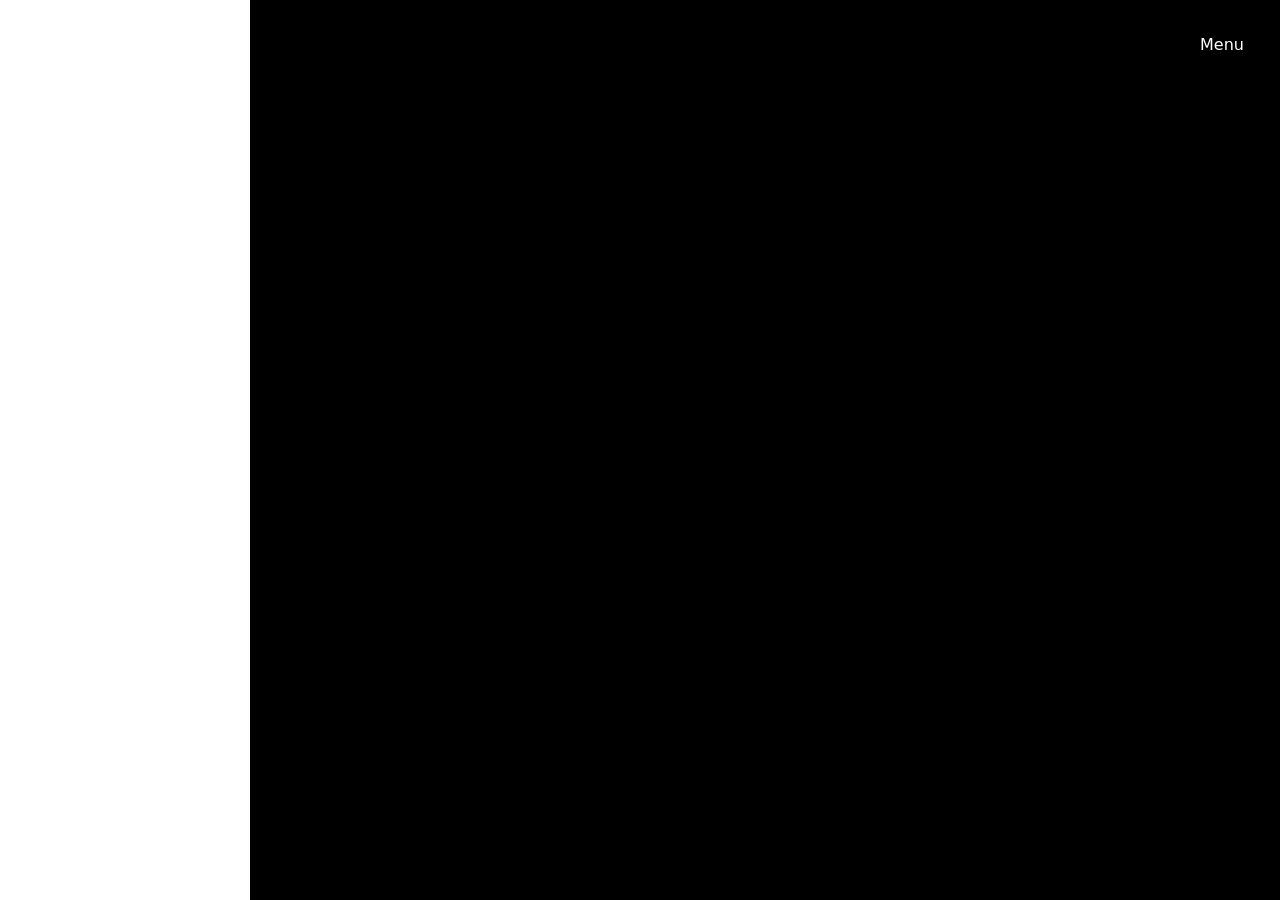
==== index.html @ 454faeff "Modify banner text and add GitHub link Updated the banner text and added a GitHub link." ====
<!DOCTYPE html>
<html lang="en">

<head>
    <meta charset="UTF-8">
    <meta name="viewport" content="width=device-width, initial-scale=1.0">
    <meta http-equiv="X-UA-Compatible" content="ie=edge">
    <title>Arsanjeev.com</title>
    <link rel="stylesheet" href="style.css">

    <!-- <link rel="stylesheet" href="gallay.css"> -->
    <script src="http://code.jquery.com/jquery-3.3.1.js"></script>
    <link href="https://fonts.googleapis.com/css?family=Poppins:200,300,400,700,900" rel="stylesheet">

    <!--  *****   Link To Font Awsome Icons   *****  -->
    <link rel="stylesheet" href="https://cdnjs.cloudflare.com/ajax/libs/font-awesome/6.7.2/css/all.min.css" />

</head>

<body>

    <!-- top navigation bar starts -->

    <section id="banner">
        <div class="banner-text">
            <h2>Sanjeev Kumawat</h2>
            <p>
                <a
                    href="https://www.linkedin.com/in/sanjeev-kumawat-0b174123b?utm_source=share&utm_campaign=share_via&utm_content=profile&utm_medium=android_app" target="_blank">
                    <span>Linkedin</span></a>
                <!-- <a href="Sk Resume.pdf" target="_blank">Resume</a> -->
                <a href="https://github.com/arsanjeevk"><span>GitHub</span></a>
            </p>
        </div>
    </section>

    <div id="sidenav">
        <nav>
            <ul>
                <li><a href="index.html">Home</a></li>
                <li><a href="about.html">About</a></li>
                <li><a href="work.html">Work</a></li>
                <li><a href="contact.html">Contact</a></li>
            </ul>
        </nav>
    </div>

    <div id="menubtn">
        <div id="menu">Menu</div>
    </div>

    <!-- top navigation bar ends -->

    <script src="script.js"></script>

</body>

</html>
---- style.css ----
* {
  margin: 0;
  padding: 0;
  box-sizing: border-box;
  font-family: system-ui, -apple-system, BlinkMacSystemFont, 'Segoe UI', Roboto, Oxygen, Ubuntu, Cantarell, 'Open Sans', 'Helvetica Neue', sans-serif;
}

/* top header banner styles */

#banner {
  background: url(home-bg.jpg);
  background-size: cover;
  background-position: center;
  height: 100vh;
  width: 100%;
  position: relative;
}

.banner-text {
  text-align: center;
  align-items: center;
  position: absolute;
  right: 10%;
  bottom: 10%;
}

.banner-text h2 {
  font-family: calibri, sans-serif;
  font-size: 30px;
  color: #ebebeb;
  line-height: 1.5;
  /* letter-spacing: 2px; */
  font-weight: 400;
}

.banner-text p {
  font-weight: 400;
  font-size: 15px;
}

.banner-text p a {
  text-decoration: none;
  color: #fff;
  margin: 0 2px;
}

.banner-text p a:hover {
  color: #d6d2d2;
}

#sidenav {
  width: 100vw;
  height: 100vh;
  position: fixed;
  right: -250px;
  top: 0;
  background: #000;
  background-size: cover;
  background-position: center;
  z-index: 2;
  transition: 0.5s;
  display: flex;
  justify-content: right;
  flex-wrap: wrap;
}

nav ul {
  text-align: left;
  margin-top: 200px;
}

nav ul li {
  list-style: none;
  margin: 10px 100px 10px 10px;
}

nav ul li a {
  text-decoration: none;
  color: #ebebeb;
  font-size: 1.4rem;
}

nav ul li a:hover {
  color: #bebebe;
}

#menubtn {
  width: 50px;
  height: 50px;
  color: white;
  text-align: center;
  position: fixed;
  right: 30px;
  top: 20px;
  border-radius: 3px;
  z-index: 3;
  cursor: pointer;
}

#menu {
  width: 20px;
  margin-top: 15px;
}
@media screen and (max-width: 1028px) {
  .banner-text {
    top: 40%;
    left: 50%;
    transform: translate(-50%, -50%);
  }
}
@media screen and (max-width: 770px) {
  .banner-text {
    top: 40%;
    left: 50%;
    transform: translate(-50%, -50%);
  }

  .banner-text h2 {
    font-size: 20px;
    margin-bottom: 10px;
  }
}

@media screen and (max-height: 400px) {
  nav ul {
    margin-top: 50px;
  }
}
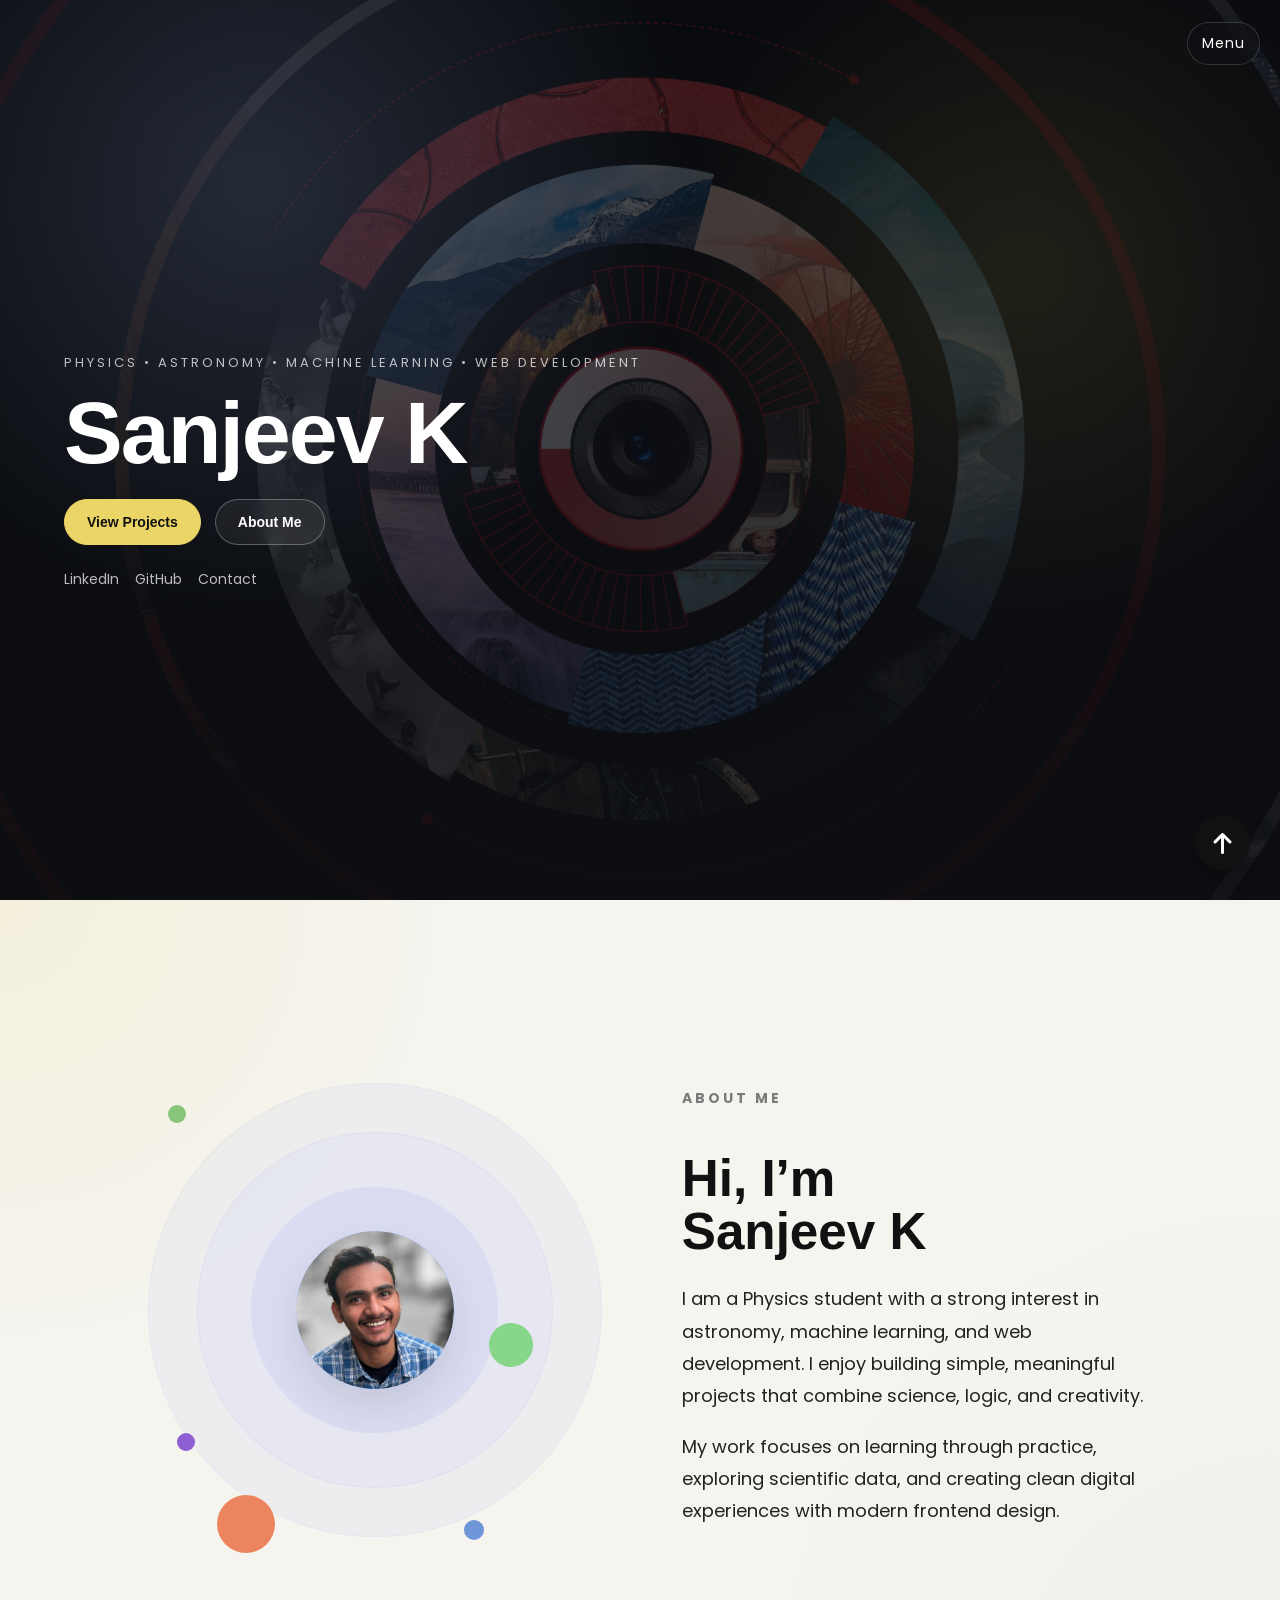
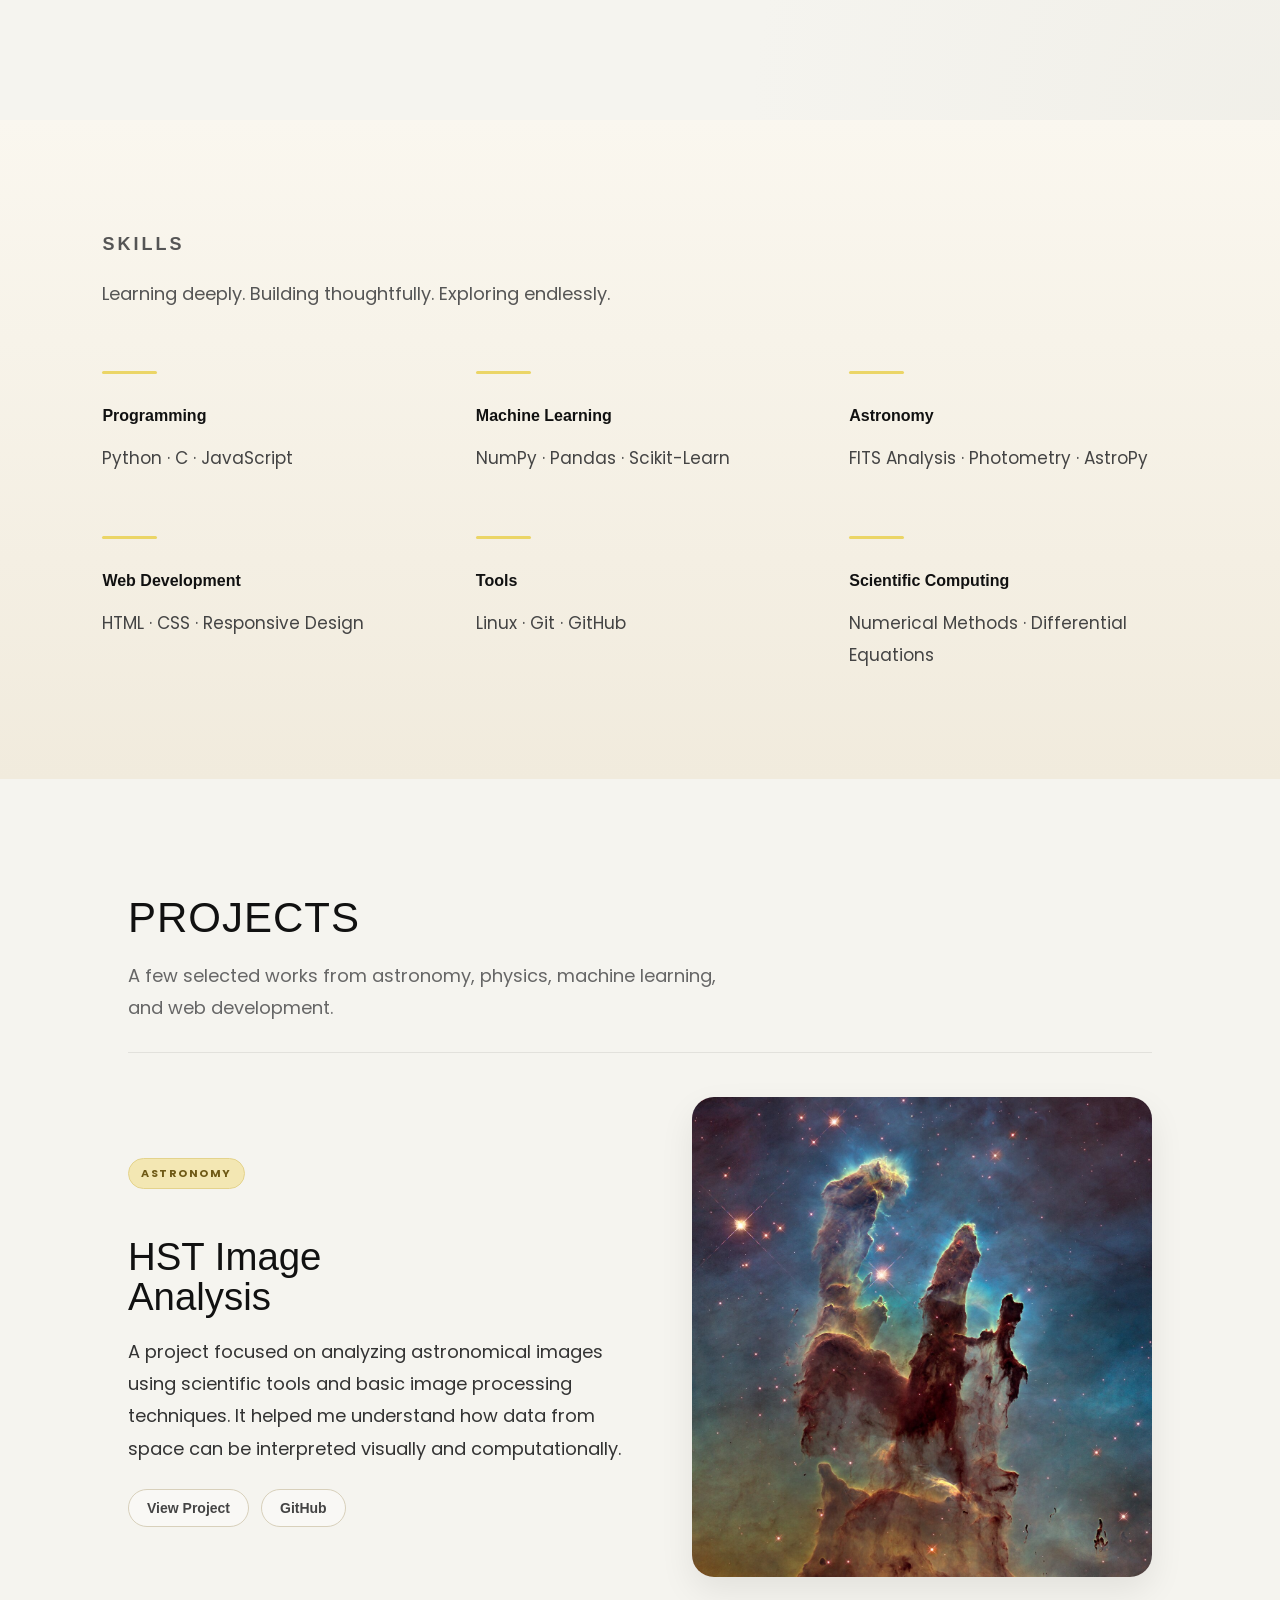
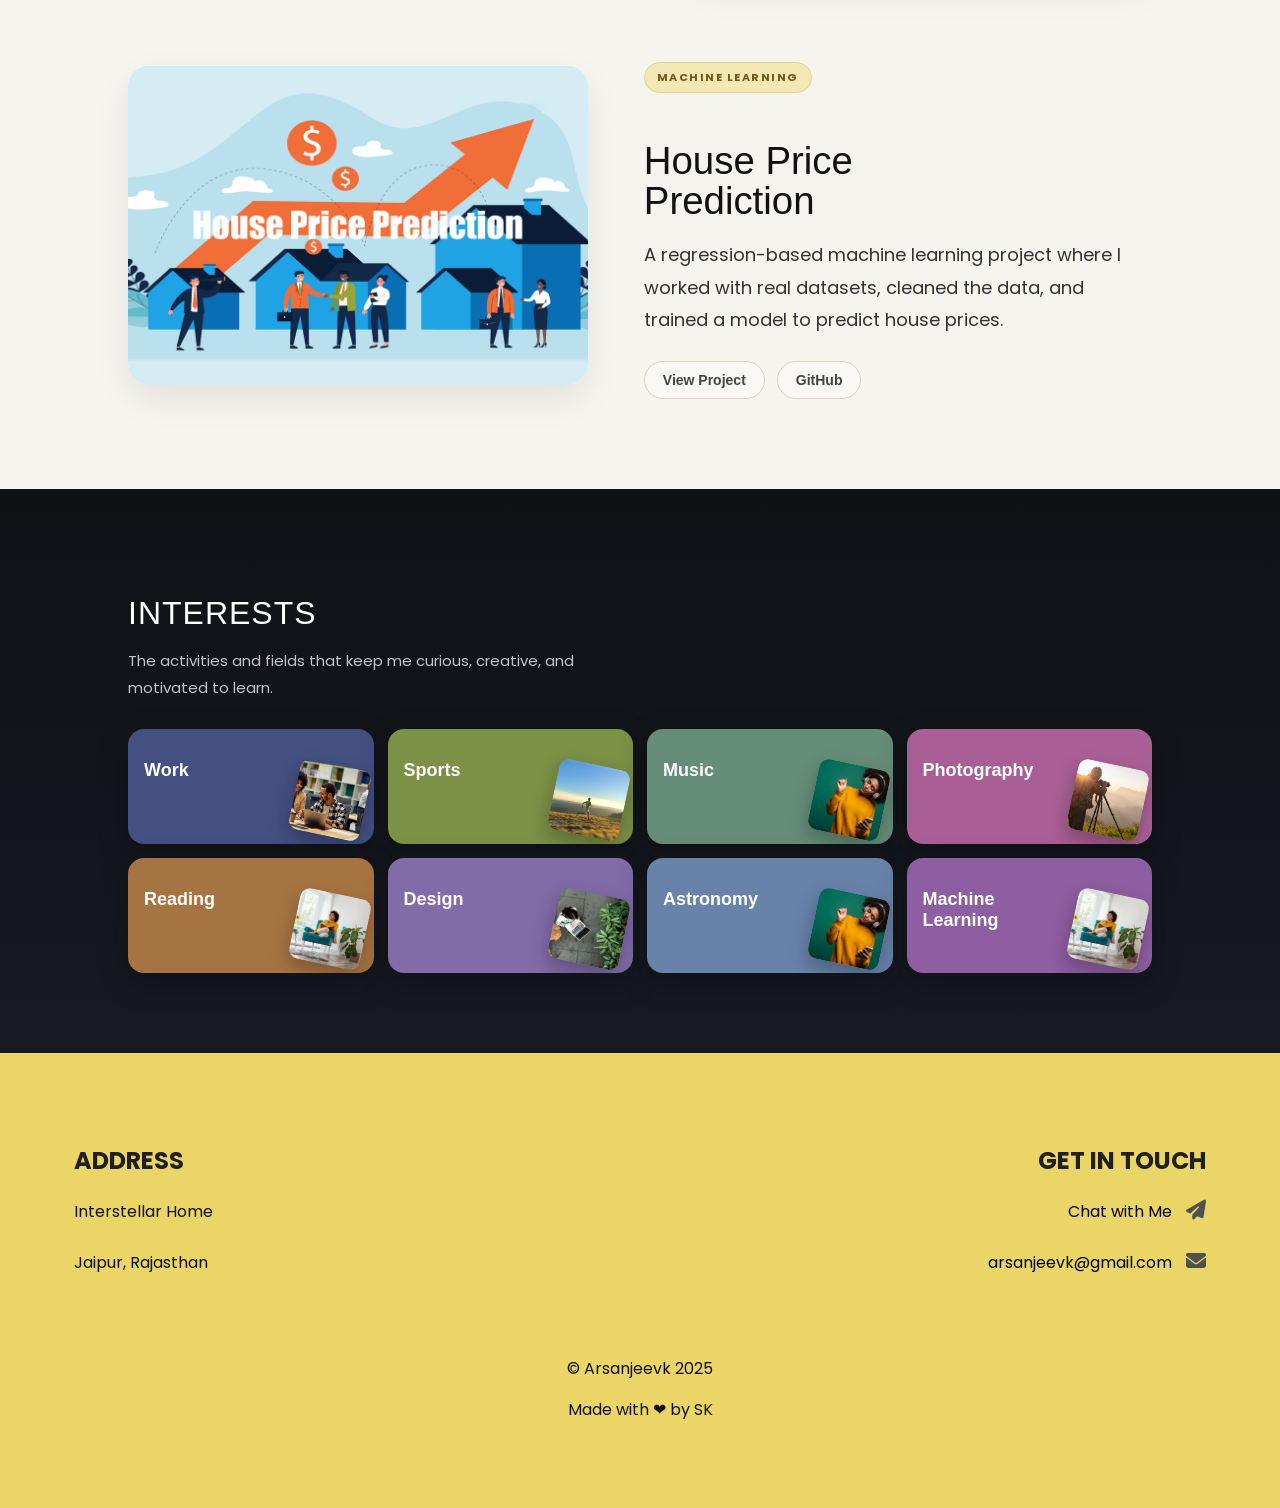
==== commit 26375a15: "new websit" ====
--- a/index.html
+++ b/index.html
@@ -1,60 +1,383 @@
-<!DOCTYPE html>
-<html lang="en">
-
-<head>
-    <meta charset="UTF-8">
-    <meta name="viewport" content="width=device-width, initial-scale=1.0">
-    <meta http-equiv="X-UA-Compatible" content="ie=edge">
-    <title>Arsanjeev.com</title>
-    <link rel="stylesheet" href="style.css">
-
-    <!-- <link rel="stylesheet" href="gallay.css"> -->
-    <script src="http://code.jquery.com/jquery-3.3.1.js"></script>
-    <link href="https://fonts.googleapis.com/css?family=Poppins:200,300,400,700,900" rel="stylesheet">
-
-    <!--  *****   Link To Font Awsome Icons   *****  -->
-    <link rel="stylesheet" href="https://cdnjs.cloudflare.com/ajax/libs/font-awesome/6.7.2/css/all.min.css" />
-
-</head>
-
-<body>
-
-    <!-- top navigation bar starts -->
-
-    <section id="banner">
-        <div class="banner-text">
-            <h2>Sanjeev Kumawat</h2>
-            <p>
-                <a
-                    href="https://www.linkedin.com/in/sanjeev-kumawat-0b174123b?utm_source=share&utm_campaign=share_via&utm_content=profile&utm_medium=android_app" target="_blank">
-                    <span>Linkedin</span></a>
-                <!-- <a href="Sk Resume.pdf" target="_blank">Resume</a> -->
-                <a href="https://github.com/arsanjeevk"><span>GitHub</span></a>
-            </p>
-        </div>
-    </section>
-
-    <div id="sidenav">
-        <nav>
-            <ul>
-                <li><a href="index.html">Home</a></li>
-                <li><a href="about.html">About</a></li>
-                <li><a href="work.html">Work</a></li>
-                <li><a href="contact.html">Contact</a></li>
-            </ul>
-        </nav>
-    </div>
-
-    <div id="menubtn">
-        <div id="menu">Menu</div>
-    </div>
-
-    <!-- top navigation bar ends -->
-
-    <script src="script.js"></script>
-
-</body>
-
-</html>
-
-
+<!DOCTYPE html>
+<html lang="en">
+
+<head>
+    <meta charset="UTF-8">
+    <meta name="viewport" content="width=device-width, initial-scale=1.0">
+    <meta http-equiv="X-UA-Compatible" content="ie=edge">
+    <title>arsanjeevk.com</title>
+    <!-- <link rel="stylesheet" href="style.css"> -->
+
+    <!-- <link rel="stylesheet" href="gallay.css"> -->
+    <script src="https://code.jquery.com/jquery-3.3.1.js"></script>
+    <link href="https://fonts.googleapis.com/css?family=Poppins:200,300,400,700,900" rel="stylesheet">
+    <!--  *****   Link To Font Awsome Icons   *****  -->
+    <link rel="stylesheet" href="https://cdnjs.cloudflare.com/ajax/libs/font-awesome/6.7.2/css/all.min.css" />
+
+    <link rel="stylesheet" href="about.css">
+    <link rel="stylesheet" href="contact.css">
+    <link rel="stylesheet" href="skills.css">
+    <link rel="stylesheet" href="index.css">
+    <link rel="stylesheet" href="projects.css">
+</head>
+
+<body>
+
+
+    <a href="#banner" class="scroll-top">
+    <i class="fa-solid fa-arrow-up"></i>
+</a>
+
+    <!-- top navigation bar starts -->
+
+    <section id="banner">
+    <div class="banner-overlay"></div>
+
+    <div class="banner-content">
+        <div class="banner-text">
+            <p class="banner-kicker">Physics • Astronomy • Machine Learning • Web Development</p>
+            <h1>Sanjeev K</h1>
+            <!-- <p class="banner-desc">
+                I build simple, thoughtful, and scientific digital projects that connect
+                curiosity with code.
+            </p> -->
+
+            <div class="banner-links">
+                <a href="index.html#projects" class="banner-btn primary">View Projects</a>
+                <a href="index.html#about" class="banner-btn">About Me</a>
+            </div>
+
+            <div class="banner-social">
+                <a href="https://www.linkedin.com/in/sanjeev-kumawat-0b174123b?utm_source=share&utm_campaign=share_via&utm_content=profile&utm_medium=android_app" target="_blank">
+                    LinkedIn
+                </a>
+                <a href="https://github.com/arsanjeevk" target="_blank">
+                    GitHub
+                </a>
+                <a href="index.html#contact">
+                    Contact
+                </a>
+            </div>
+        </div>
+    </div>
+</section>
+
+<div id="sidenav">
+    <nav>
+        <ul>
+            <li><a href="index.html#about">About</a></li>
+            <li><a href="index.html#skills">Skills</a></li>
+            <li><a href="index.html#projects">Projects</a></li>
+            <li><a href="index.html#contact">Contact</a></li>
+        </ul>
+    </nav>
+</div>
+
+<div id="menubtn">
+    <div id="menu">Menu</div>
+</div>
+
+    <!-- top navigation bar ends -->
+
+
+
+
+    <!-- about me section starts  -->
+
+   <section class="about-section" id="about">
+    <div class="about-container">
+
+        <div class="about-visual">
+            <div class="ring ring-1"></div>
+            <div class="ring ring-2"></div>
+            <div class="ring ring-3"></div>
+
+            <div class="about-photo">
+                <img src="images/about-profile.jpg" alt="Profile photo of Sanjeev K">
+            </div>
+
+            <span class="dot dot-1"></span>
+            <span class="dot dot-2"></span>
+            <span class="dot dot-3"></span>
+            <span class="dot dot-4"></span>
+            <span class="dot dot-5"></span>
+        </div>
+
+        <div class="about-content">
+            <p class="about-label">About Me</p>
+            <h1>Hi, I’m Sanjeev K</h1>
+            <p class="about-text">
+                I am a Physics student with a strong interest in astronomy, machine learning,
+                and web development. I enjoy building simple, meaningful projects that combine
+                science, logic, and creativity.
+            </p>
+            <p class="about-text">
+                My work focuses on learning through practice, exploring scientific data, and
+                creating clean digital experiences with modern frontend design.
+            </p>
+        </div>
+
+    </div>
+</section>
+
+
+    <!-- skill section starts here -->
+<section class="skills-section" id="skills">
+
+    <div class="skills-header">
+        <p class="skills-label">Skills</p>
+        <p>
+            Learning deeply. Building thoughtfully. Exploring endlessly.
+        </p>
+    </div>
+
+    <div class="skills-grid">
+
+        <div class="skill-group">
+            <h3>Programming</h3>
+            <p>Python · C · JavaScript</p>
+        </div>
+
+        <div class="skill-group">
+            <h3>Machine Learning</h3>
+            <p>NumPy · Pandas · Scikit-Learn</p>
+        </div>
+
+        <div class="skill-group">
+            <h3>Astronomy</h3>
+            <p>FITS Analysis · Photometry · AstroPy</p>
+        </div>
+
+        <div class="skill-group">
+            <h3>Web Development</h3>
+            <p>HTML · CSS · Responsive Design</p>
+        </div>
+
+        <div class="skill-group">
+            <h3>Tools</h3>
+            <p>Linux · Git · GitHub</p>
+        </div>
+
+        <div class="skill-group">
+            <h3>Scientific Computing</h3>
+            <p>Numerical Methods · Differential Equations</p>
+        </div>
+
+    </div>
+
+</section>
+    <!-- skills section ends -->
+
+
+    <!-- projects section starts here -->
+   <section class="projects-section" id="projects">
+    <div class="projects-header">
+        <h1>PROJECTS</h1>
+        <p>
+            A few selected works from astronomy, physics, machine learning,
+            and web development.
+        </p>
+    </div>
+
+    <div class="projects-divider"></div>
+
+    <div class="project-list">
+
+        <div class="project-row">
+            <div class="project-text">
+                <p class="project-tag">Astronomy</p>
+                <h2>HST Image Analysis</h2>
+                <p class="project-desc">
+                    A project focused on analyzing astronomical images using scientific tools and basic
+                    image processing techniques. It helped me understand how data from space can be
+                    interpreted visually and computationally.
+                </p>
+                <div class="project-links">
+                    <a href="#">View Project</a>
+                    <a href="#">GitHub</a>
+                </div>
+            </div>
+
+            <div class="project-media">
+                <img src="images/project-1.jpg" alt="Astronomy project">
+            </div>
+        </div>
+
+        <div class="project-row reverse">
+            <div class="project-text">
+                <p class="project-tag">Machine Learning</p>
+                <h2>House Price Prediction</h2>
+                <p class="project-desc">
+                    A regression-based machine learning project where I worked with real datasets,
+                    cleaned the data, and trained a model to predict house prices.
+                </p>
+                <div class="project-links">
+                    <a href="#">View Project</a>
+                    <a href="#">GitHub</a>
+                </div>
+            </div>
+
+            <div class="project-media">
+                <img src="images/project-2.png" alt="Machine learning project">
+            </div>
+        </div>
+
+        <!-- <div class="project-row">
+            <div class="project-text">
+                <p class="project-tag">Physics</p>
+                <h2>Numerical Methods Solver</h2>
+                <p class="project-desc">
+                    A computational physics project built to solve numerical problems using Python,
+                    differential equations, and integration techniques.
+                </p>
+                <div class="project-links">
+                    <a href="#">View Project</a>
+                    <a href="#">GitHub</a>
+                </div>
+            </div>
+
+            <div class="project-media">
+                <img src="project-3.jpg" alt="Physics project">
+            </div>
+        </div> -->
+
+        <!-- <div class="project-row reverse">
+            <div class="project-text">
+                <p class="project-tag">Web Development</p>
+                <h2>Personal Portfolio Website</h2>
+                <p class="project-desc">
+                    A responsive portfolio website designed to present my work, interests, and technical
+                    skills in a simple and attractive way.
+                </p>
+                <div class="project-links">
+                    <a href="#">Live Demo</a>
+                    <a href="#">GitHub</a>
+                </div>
+            </div>
+
+            <div class="project-media">
+                <img src="project-4.jpg" alt="Web development project">
+            </div>
+        </div> -->
+
+    </div>
+</section>
+
+    <!-- projects section ends -->
+
+
+
+
+
+    <!-- interests section starts here -->
+    <section class="interest-section" id="interests">
+
+        <div class="interest-heading">
+            <h1>INTERESTS</h1>
+            <p>
+                The activities and fields that keep me curious, creative,
+                and motivated to learn.
+            </p>
+        </div>
+
+        <div class="interest-grid">
+
+            <div class="interest-card blue">
+                <h2>Work</h2>
+                <img src="images/Untitled-6.jpg" alt="">
+            </div>
+
+            <div class="interest-card olive">
+                <h2>Sports</h2>
+                <img src="images/Untitled-1.jpg" alt="">
+            </div>
+
+            <div class="interest-card green">
+                <h2>Music</h2>
+                <img src="images/Untitled-2.jpg" alt="">
+            </div>
+
+            <div class="interest-card pink">
+                <h2>Photography</h2>
+                <img src="images/Untitled-3.jpg" alt="">
+            </div>
+
+            <div class="interest-card orange">
+                <h2>Reading</h2>
+                <img src="images/Untitled-4.jpg" alt="">
+            </div>
+
+            <div class="interest-card purple">
+                <h2>Design</h2>
+                <img src="images/Untitled-5.jpg" alt="">
+            </div>
+
+            <div class="interest-card sky">
+                <h2>Astronomy</h2>
+                <img src="images/Untitled-2.jpg" alt="">
+            </div>
+
+            <div class="interest-card violet">
+                <h2>Machine<br>Learning</h2>
+                <img src="images/Untitled-4.jpg" alt="">
+            </div>
+
+        </div>
+
+    </section>
+    <!-- interests section ends -->
+
+
+
+
+    <!-- contact section starts -->
+    <section class="footer" id="contact">
+        <div class="footer-row">
+            <div class="footer-left">
+                <h1>ADDRESS</h1>
+                <p>Interstellar Home</p>
+                <p>Jaipur, Rajasthan</p>
+            </div>
+
+            <div class="footer-right">
+                <h1>GET IN TOUCH</h1>
+
+                <p>
+                    <a href="https://t.me/arsanjeevk">
+                        Chat with Me
+                        <i class="fa-solid fa-paper-plane"></i>
+                    </a>
+                </p>
+
+                <p>
+                    <a href="mailto:arsanjeevk@gmail.com">
+                        arsanjeevk@gmail.com
+                        <i class="fa-solid fa-envelope"></i>
+                    </a>
+                </p>
+
+                <!-- <p>
+                    <a href="tel:+919664101246">
+                        +91 9664101246
+                        <i class="fa-solid fa-phone"></i>
+                    </a>
+                </p> -->
+
+            </div>
+        </div>
+
+        <div class="social-links">
+            <p>&copy; Arsanjeevk 2025</p>
+            <p>Made with ❤ by SK</p>
+        </div>
+
+    </section>
+    <!-- contact section ends -->
+
+
+
+    <script src="script.js"></script>
+
+</body>
+
+</html>
--- a/about.css
+++ b/about.css
@@ -0,0 +1,470 @@
+/* ================= ABOUT SECTION ================= */
+#about {
+    background:
+        radial-gradient(circle at top left, rgba(235,213,102,0.14), transparent 30%),
+        radial-gradient(circle at bottom right, rgba(221,218,204,0.18), transparent 35%),
+        #f5f4ef;
+}
+
+
+
+.about-section {
+    position: relative;
+    padding: 90px 10%;
+    background: transparent;
+    overflow: hidden;
+}
+
+.about-container {
+    position: relative;
+    z-index: 1;
+    max-width: 1300px;
+    margin: 0 auto;
+    display: grid;
+    grid-template-columns: 1.05fr 1fr;
+    align-items: center;
+    gap: 60px;
+}
+
+/* LEFT VISUAL */
+
+.about-visual {
+    position: relative;
+    width: 100%;
+    min-height: 640px;
+    display: flex;
+    align-items: center;
+    justify-content: center;
+}
+
+.ring {
+    position: absolute;
+    border-radius: 50%;
+    border: 1px solid rgba(160, 160, 220, 0.12);
+    background: rgba(155, 160, 245, 0.08);
+}
+
+.ring-1 {
+    width: min(560px, 92%);
+    aspect-ratio: 1 / 1;
+}
+
+.ring-2 {
+    width: min(430px, 72%);
+    aspect-ratio: 1 / 1;
+}
+
+.ring-3 {
+    width: min(300px, 50%);
+    aspect-ratio: 1 / 1;
+    background: rgba(155, 160, 245, 0.16);
+    border: none;
+}
+
+.about-photo {
+    position: relative;
+    width: min(190px, 32%);
+    aspect-ratio: 1 / 1;
+    border-radius: 50%;
+    overflow: hidden;
+    background: #9cb8f0;
+    display: flex;
+    align-items: center;
+    justify-content: center;
+    box-shadow: 0 18px 40px rgba(0, 0, 0, 0.10);
+    z-index: 2;
+}
+
+.about-photo img {
+    width: 100%;
+    height: 100%;
+    object-fit: cover;
+    border-radius: 50%;
+}
+
+/* Decorative dots */
+
+.dot {
+    position: absolute;
+    border-radius: 50%;
+    z-index: 1;
+}
+
+.dot-1 {
+    width: 18px;
+    height: 18px;
+    background: #87c57a;
+    top: 18%;
+    left: 8%;
+}
+
+.dot-2 {
+    width: 18px;
+    height: 18px;
+    background: #8d5fd3;
+    left: 10%;
+    bottom: 28%;
+}
+
+.dot-3 {
+    width: 58px;
+    height: 58px;
+    background: #ec8460;
+    left: 18%;
+    bottom: 12%;
+}
+
+.dot-4 {
+    width: 44px;
+    height: 44px;
+    background: #88d68a;
+    right: 18%;
+    top: 52%;
+}
+
+.dot-5 {
+    width: 20px;
+    height: 20px;
+    background: #6f96d8;
+    right: 28%;
+    bottom: 14%;
+}
+
+/* RIGHT CONTENT */
+
+.about-content {
+    padding: 10px 0;
+}
+
+.about-label {
+    font-size: 14px;
+    font-weight: 700;
+    letter-spacing: 3px;
+    text-transform: uppercase;
+    color: #7b7b7b;
+    margin-bottom: 18px;
+}
+
+.about-content h1 {
+    font-size: clamp(38px, 4vw, 64px);
+    line-height: 1.05;
+    font-weight: 600;
+    font-family: poppins, sans-serif;
+    color: #111;
+    margin-bottom: 24px;
+    max-width: 12ch;
+}
+
+.about-text {
+    font-size: 18px;
+    line-height: 1.8;
+    color: #222;
+    max-width: 620px;
+    margin-bottom: 18px;
+}
+
+/* RESPONSIVE */
+
+@media screen and (max-width: 1100px) {
+    .about-container {
+        grid-template-columns: 1fr;
+        gap: 30px;
+    }
+
+    .about-visual {
+        min-height: 540px;
+    }
+
+    .about-content h1 {
+        max-width: none;
+    }
+}
+
+@media screen and (max-width: 700px) {
+    .about-section {
+        padding: 70px 6%;
+    }
+
+    .about-visual {
+        min-height: 420px;
+    }
+
+    .ring-1 {
+        width: min(420px, 95%);
+    }
+
+    .ring-2 {
+        width: min(320px, 75%);
+    }
+
+    .ring-3 {
+        width: min(220px, 50%);
+    }
+
+    .about-photo {
+        width: min(145px, 32%);
+    }
+
+    .dot-3 {
+        width: 42px;
+        height: 42px;
+    }
+
+    .about-content h1 {
+        font-size: 34px;
+    }
+
+    .about-text {
+        font-size: 15px;
+        line-height: 1.75;
+    }
+}
+
+@media screen and (max-width: 420px) {
+    .about-visual {
+        min-height: 360px;
+    }
+
+    .about-content h1 {
+        font-size: 30px;
+    }
+
+    .about-label {
+        font-size: 12px;
+        letter-spacing: 2px;
+    }
+
+    .about-text {
+        font-size: 14px;
+    }
+
+    .about-photo {
+        width: 130px;
+    }
+}
+
+
+
+
+
+
+
+
+
+
+/* ── INTERESTS SECTION ── */
+
+
+
+
+
+
+
+
+
+
+
+
+
+
+
+
+/* ================= INTERESTS ================= */
+
+.interest-section {
+    padding: 80px 10%;
+    background: linear-gradient(
+        180deg,
+        #0f1115 0%,
+        #171a21 100%
+    );
+}
+
+.interest-heading {
+    margin-bottom: 28px;
+}
+
+.interest-heading h1 {
+    font-size: 32px;
+    font-weight: 500;
+    color: #ffffff;
+    margin-bottom: 10px;
+    letter-spacing: 1px;
+}
+
+.interest-heading p {
+    max-width: 520px;
+    font-size: 15px;
+    line-height: 1.8;
+    color: rgba(255,255,255,0.75);
+}
+
+/* GRID */
+
+.interest-grid {
+    display: grid;
+    grid-template-columns: repeat(4, 1fr);
+    gap: 14px;
+}
+
+/* CARD */
+
+.interest-card {
+    position: relative;
+
+    height: 115px;
+
+    padding: 16px;
+
+    border-radius: 16px;
+
+    overflow: hidden;
+
+    cursor: pointer;
+
+    transition: all 0.3s ease;
+
+    box-shadow:
+        0 10px 30px rgba(0,0,0,0.25);
+}
+
+.interest-card:hover {
+    transform: translateY(-4px);
+
+    box-shadow:
+        0 15px 35px rgba(0,0,0,0.35);
+}
+
+.interest-card h2 {
+    color: #ffffff;
+
+    font-size: 18px;
+    font-weight: 600;
+
+    line-height: 1.15;
+
+    max-width: 65%;
+
+    position: relative;
+    z-index: 2;
+}
+
+/* IMAGE */
+
+.interest-card img {
+    position: absolute;
+
+    width: 72px;
+    height: 72px;
+
+    object-fit: cover;
+
+    right: 8px;
+    bottom: 8px;
+
+    border-radius: 10px;
+
+    transform: rotate(12deg);
+
+    box-shadow:
+        0 8px 18px rgba(0,0,0,0.25);
+
+    transition: 0.3s ease;
+}
+
+.interest-card:hover img {
+    transform: rotate(12deg) scale(1.06);
+}
+
+/* COLORS */
+
+.blue {
+    background: #435081;
+}
+
+.olive {
+    background: #7c9046;
+}
+
+.green {
+    background: #668d79;
+}
+
+.pink {
+    background: #a95f95;
+}
+
+.orange {
+    background: #a67442;
+}
+
+.purple {
+    background: #816ba8;
+}
+
+.sky {
+    background: #6882aa;
+}
+
+.violet {
+    background: #8d5ea1;
+}
+
+/* ================= RESPONSIVE ================= */
+
+@media (max-width: 1100px) {
+
+    .interest-grid {
+        grid-template-columns: repeat(2, 1fr);
+    }
+}
+
+@media (max-width: 650px) {
+
+    .interest-section {
+        padding: 60px 6%;
+    }
+
+    .interest-grid {
+        grid-template-columns: repeat(2, 1fr);
+        gap: 12px;
+    }
+
+    .interest-card {
+        height: 100px;
+        padding: 14px;
+    }
+
+    .interest-card h2 {
+        font-size: 16px;
+        max-width: 70%;
+    }
+
+    .interest-card img {
+        width: 62px;
+        height: 62px;
+        right: 6px;
+        bottom: 6px;
+    }
+}
+
+@media (max-width: 420px) {
+
+    .interest-grid {
+        grid-template-columns: repeat(2, 1fr);
+    }
+
+    .interest-card {
+        height: 92px;
+        padding: 12px;
+    }
+
+    .interest-card h2 {
+        font-size: 15px;
+    }
+
+    .interest-card img {
+        width: 56px;
+        height: 56px;
+    }
+}
--- a/contact.css
+++ b/contact.css
@@ -0,0 +1,77 @@
+/* ================= FOOTER ================= */
+
+.footer {
+    width: 100vw;
+    margin-left: calc(50% - 50vw);
+    background: #ebd566;
+    padding: 70px 5%;
+
+    box-sizing: border-box;
+}
+
+.footer-row {
+    width: 100%;
+    display: flex;
+    justify-content: space-between;
+    flex-wrap: wrap;
+}
+
+.footer-left,
+.footer-right {
+    flex-basis: 45%;
+    padding: 10px;
+    margin-bottom: 20px;
+}
+
+.footer-right {
+    text-align: right;
+}
+
+.footer-left a,
+.footer-right a {
+    text-decoration: none;
+    color: #000;
+}
+
+.footer-row h1 {
+    margin: 10px 0;
+    color: #202020;
+}
+
+.footer-row p {
+    line-height: 35px;
+}
+
+.footer-right p a .fa-solid,
+.footer-right p a .fa-brands {
+    font-size: 20px;
+    color: #505050;
+    margin-left: 10px;
+}
+
+.social-links {
+    text-align: center;
+    margin-top: 30px;
+}
+
+.fa-solid:hover {
+    color: #faa60a;
+}
+
+.fa-brands:hover {
+    color: #235177;
+}
+
+@media screen and (max-width: 770px) {
+
+    .footer-left,
+    .footer-right {
+        flex-basis: 100%;
+        text-align: left;
+        font-size: 14px;
+    }
+
+    .footer {
+        padding: 50px 6%;
+    }
+}
--- a/skills.css
+++ b/skills.css
@@ -0,0 +1,150 @@
+/* ================= SKILLS ================= */
+
+.skills-section {
+    padding: 90px 8%;
+
+    background:
+        linear-gradient(
+            180deg,
+            #faf7ef 0%,
+            #f1ebdd 100%
+        );
+
+    font-family: "Poppins", sans-serif;
+}
+
+.skills-header {
+    margin-bottom: 60px;
+    max-width: 750px;
+}
+
+.skills-label {
+    font-size: 12px;
+    font-weight: 600;
+    letter-spacing: 3px;
+    text-transform: uppercase;
+    color: #8b8372;
+    margin-bottom: 12px;
+}
+
+.skills-header h2 {
+    font-size: clamp(34px, 5vw, 60px);
+    font-weight: 600;
+    line-height: 1.1;
+    color: #111111;
+    margin-bottom: 18px;
+}
+
+.skills-header p {
+    font-size: 18px;
+    line-height: 1.8;
+    color: #555555;
+}
+
+/* ================= GRID ================= */
+
+.skills-grid {
+    display: grid;
+    grid-template-columns: repeat(3, 1fr);
+    gap: 45px;
+}
+
+/* ================= GROUP ================= */
+
+.skill-group {
+    position: relative;
+    padding-top: 20px;
+}
+
+.skill-group::before {
+    content: "";
+    position: absolute;
+    top: 0;
+    left: 0;
+
+    width: 55px;
+    height: 3px;
+
+    background: #ebd566;
+    border-radius: 10px;
+}
+
+.skill-group h3 {
+    font-size: 16px;
+    font-weight: 600;
+    color: #111111;
+    margin-bottom: 14px;
+}
+
+.skill-group p {
+    font-size: 17px;
+    line-height: 1.9;
+    color: #444444;
+}
+
+/* ================= HOVER ================= */
+
+.skill-group {
+    transition: transform 0.25s ease;
+}
+
+.skill-group:hover {
+    transform: translateY(-4px);
+}
+
+/* ================= TABLET ================= */
+
+@media (max-width: 900px) {
+
+    .skills-section {
+        padding: 75px 6%;
+    }
+
+    .skills-grid {
+        grid-template-columns: repeat(2, 1fr);
+        gap: 35px;
+    }
+
+    .skills-header {
+        margin-bottom: 50px;
+    }
+
+    .skills-header p {
+        font-size: 17px;
+    }
+}
+
+/* ================= MOBILE ================= */
+
+@media (max-width: 600px) {
+
+    .skills-section {
+        padding: 60px 6%;
+    }
+
+    .skills-grid {
+        grid-template-columns: 1fr;
+        gap: 28px;
+    }
+
+    .skills-header {
+        margin-bottom: 40px;
+    }
+
+    .skills-header h2 {
+        font-size: 34px;
+    }
+
+    .skills-header p {
+        font-size: 16px;
+        line-height: 1.8;
+    }
+
+    .skill-group h3 {
+        font-size: 15px;
+    }
+
+    .skill-group p {
+        font-size: 16px;
+    }
+}
--- a/index.css
+++ b/index.css
@@ -0,0 +1,379 @@
+/* ================= BASE ================= */
+
+html {
+    scroll-behavior: smooth;
+}
+
+body {
+    margin: 0;
+    font-family: "Poppins", sans-serif;
+    background: #f5f4ef;
+    color: #111;
+}
+
+* {
+    box-sizing: border-box;
+}
+
+/* ================= LANDING / BANNER ================= */
+
+#banner {
+    position: relative;
+    min-height: 100vh;
+    width: 100%;
+    overflow: hidden;
+    display: flex;
+    align-items: center;
+    background:
+        linear-gradient(rgba(10, 12, 18, 0.58), rgba(10, 12, 18, 0.58)),
+        url("images/home-bg.jpg");
+    background-size: cover;
+    background-position: center;
+    background-repeat: no-repeat;
+}
+
+.banner-overlay {
+    position: absolute;
+    inset: 0;
+    background:
+        radial-gradient(circle at 20% 20%, rgba(156, 184, 240, 0.18), transparent 35%),
+        radial-gradient(circle at 80% 30%, rgba(235, 214, 102, 0.10), transparent 30%),
+        linear-gradient(180deg, rgba(15, 17, 21, 0.35), rgba(15, 17, 21, 0.72));
+    pointer-events: none;
+}
+
+.banner-content {
+    position: relative;
+    z-index: 2;
+    width: 100%;
+    max-width: 1280px;
+    margin: 0 auto;
+    padding: 110px 5% 80px;
+    display: flex;
+    align-items: center;
+    min-height: 100vh;
+}
+
+.banner-text {
+    max-width: 760px;
+    color: #fff;
+}
+
+.banner-kicker {
+    font-size: 13px;
+    letter-spacing: 3px;
+    text-transform: uppercase;
+    color: rgba(255, 255, 255, 0.72);
+    margin-bottom: 18px;
+}
+
+.banner-text h1 {
+    font-size: clamp(46px, 7vw, 88px);
+    line-height: 0.95;
+    letter-spacing: -2px;
+    margin: 0 0 24px;
+    font-weight: 600;
+    color: #fff;
+}
+
+.banner-desc {
+    max-width: 620px;
+    font-size: clamp(16px, 2vw, 20px);
+    line-height: 1.8;
+    color: rgba(255, 255, 255, 0.82);
+    margin-bottom: 30px;
+}
+
+.banner-links {
+    display: flex;
+    flex-wrap: wrap;
+    gap: 14px;
+    margin-bottom: 24px;
+}
+
+.banner-btn {
+    display: inline-flex;
+    align-items: center;
+    justify-content: center;
+    padding: 14px 22px;
+    border-radius: 999px;
+    border: 1px solid rgba(255, 255, 255, 0.28);
+    color: #fff;
+    text-decoration: none;
+    font-size: 14px;
+    font-weight: 600;
+    background: rgba(255, 255, 255, 0.06);
+    backdrop-filter: blur(8px);
+    transition: transform 0.25s ease, background 0.25s ease, border-color 0.25s ease;
+}
+
+.banner-btn:hover {
+    transform: translateY(-2px);
+    background: rgba(255, 255, 255, 0.14);
+    border-color: rgba(255, 255, 255, 0.5);
+}
+
+.banner-btn.primary {
+    background: #ebd566;
+    color: #111;
+    border-color: #ebd566;
+}
+
+.banner-btn.primary:hover {
+    background: #f2df80;
+    border-color: #f2df80;
+}
+
+.banner-social {
+    display: flex;
+    flex-wrap: wrap;
+    gap: 16px;
+}
+
+.banner-social a {
+    color: rgba(255, 255, 255, 0.72);
+    text-decoration: none;
+    font-size: 14px;
+    transition: color 0.25s ease;
+}
+
+.banner-social a:hover {
+    color: #fff;
+}
+
+/* ================= SIDE NAV ================= */
+
+#sidenav {
+    position: fixed;
+    top: 0;
+    right: -100vw;
+    width: min(340px, 82vw);
+    height: 100vh;
+    background: rgba(15, 17, 21, 0.96);
+    backdrop-filter: blur(12px);
+    z-index: 999;
+    transition: right 0.35s ease;
+    display: flex;
+    align-items: center;
+    justify-content: center;
+    box-shadow: -18px 0 40px rgba(0, 0, 0, 0.25);
+}
+
+#sidenav nav ul {
+    list-style: none;
+    padding: 0;
+    margin: 0;
+    text-align: center;
+}
+
+#sidenav nav ul li {
+    margin: 18px 0;
+}
+
+#sidenav nav ul li a {
+    color: #fff;
+    text-decoration: none;
+    font-size: 20px;
+    font-weight: 600;
+    letter-spacing: 0.5px;
+    transition: color 0.25s ease;
+}
+
+#sidenav nav ul li a:hover {
+    color: #ebd566;
+}
+
+#menubtn {
+    position: fixed;
+    top: 22px;
+    right: 20px;
+    z-index: 1000;
+    cursor: pointer;
+    user-select: none;
+}
+
+#menu {
+    color: #fff;
+    font-size: 14px;
+    letter-spacing: 1px;
+    padding: 10px 14px;
+    border-radius: 999px;
+    background: rgba(15, 17, 21, 0.55);
+    border: 1px solid rgba(255, 255, 255, 0.16);
+    backdrop-filter: blur(8px);
+}
+
+/* ================= RESPONSIVE ================= */
+
+@media screen and (max-width: 900px) {
+    .banner-content {
+        padding: 100px 6% 70px;
+    }
+
+    .banner-text h1 {
+        font-size: 64px;
+        letter-spacing: -1px;
+    }
+
+    .banner-desc {
+        font-size: 18px;
+        line-height: 1.8;
+    }
+
+    .banner-kicker {
+        font-size: 13px;
+    }
+
+    .banner-btn {
+        font-size: 15px;
+        padding: 14px 22px;
+    }
+
+    .banner-social a {
+        font-size: 15px;
+    }
+}
+
+@media screen and (max-width: 700px) {
+    #banner {
+        min-height: 100vh;
+        background-position: center center;
+    }
+
+    .banner-content {
+        min-height: 100vh;
+        padding: 96px 7% 60px;
+    }
+
+    .banner-kicker {
+        font-size: 13px;
+        letter-spacing: 2px;
+        margin-bottom: 18px;
+    }
+
+    .banner-text h1 {
+        font-size: 56px;
+        line-height: 0.95;
+        letter-spacing: -1px;
+        margin-bottom: 20px;
+    }
+
+    .banner-desc {
+        font-size: 18px;
+        line-height: 1.8;
+        max-width: 100%;
+        margin-bottom: 28px;
+    }
+
+    .banner-links {
+        gap: 12px;
+        margin-bottom: 24px;
+    }
+
+    .banner-btn {
+        padding: 14px 20px;
+        font-size: 15px;
+    }
+
+    .banner-social {
+        gap: 16px;
+    }
+
+    .banner-social a {
+        font-size: 15px;
+    }
+
+    #sidenav {
+        width: 100vw;
+    }
+}
+
+@media screen and (max-width: 480px) {
+    .banner-content {
+        padding: 90px 7% 50px;
+    }
+
+    .banner-kicker {
+        font-size: 12px;
+    }
+
+    .banner-text h1 {
+        font-size: 48px;
+        line-height: 0.95;
+    }
+
+    .banner-desc {
+        font-size: 16px;
+        line-height: 1.8;
+    }
+
+    .banner-btn {
+        font-size: 14px;
+        padding: 13px 18px;
+    }
+
+    .banner-social a {
+        font-size: 14px;
+    }
+
+    #menu {
+        font-size: 13px;
+        padding: 9px 13px;
+    }
+
+    #menubtn {
+        top: 16px;
+        right: 14px;
+    }
+}
+
+@media screen and (max-width: 360px) {
+    .banner-text h1 {
+        font-size: 42px;
+    }
+
+    .banner-desc {
+        font-size: 15px;
+    }
+
+    .banner-btn {
+        width: 100%;
+        justify-content: center;
+    }
+
+    .banner-links {
+        flex-direction: column;
+    }
+}
+
+/* ================= UTILITIES ================= */
+
+section {
+    scroll-margin-top: 90px;
+}
+
+.scroll-top {
+    position: fixed;
+    bottom: 30px;
+    right: 30px;
+    width: 55px;
+    height: 55px;
+    border-radius: 50%;
+    background: #111;
+    color: #fff;
+    display: flex;
+    align-items: center;
+    justify-content: center;
+    text-decoration: none;
+    font-size: 24px;
+    box-shadow: 0 8px 25px rgba(0,0,0,0.25);
+    transition: all 0.3s ease;
+    z-index: 999;
+}
+
+.scroll-top:hover {
+    transform: translateY(-4px);
+    background: #ebd566;
+    color: #111;
+}
+
--- a/projects.css
+++ b/projects.css
@@ -0,0 +1,211 @@
+/* ================= PROJECTS ================= */
+
+.projects-section {
+    padding: 80px 10%;
+    background: #f5f4ef;
+}
+
+.projects-header {
+    max-width: 1200px;
+    margin: 0 auto 28px;
+}
+
+.projects-header h1 {
+    font-size: 42px;
+    font-weight: 500;
+    color: #111;
+    margin-bottom: 10px;
+    letter-spacing: 1px;
+}
+
+.projects-header p {
+    max-width: 600px;
+    font-size: 18px;
+    line-height: 1.8;
+    color: #666;
+}
+
+.projects-divider {
+    max-width: 1200px;
+    margin: 0 auto 44px;
+    height: 1px;
+    background: rgba(0, 0, 0, 0.08);
+}
+
+.project-list {
+    max-width: 1200px;
+    margin: 0 auto;
+    display: flex;
+    flex-direction: column;
+    gap: 64px;
+}
+
+.project-row {
+    display: grid;
+    grid-template-columns: 1.05fr 0.95fr;
+    align-items: center;
+    gap: 56px;
+}
+
+.project-row.reverse {
+    grid-template-columns: 0.95fr 1.05fr;
+}
+
+.project-row.reverse .project-text {
+    order: 2;
+}
+
+.project-row.reverse .project-media {
+    order: 1;
+}
+
+.project-text {
+    padding: 10px 0;
+}
+
+.project-tag {
+    display: inline-block;
+    margin-bottom: 16px;
+    padding: 6px 12px;
+    border-radius: 999px;
+    background: #f3e7b3;
+    color: #6f5a16;
+    font-size: 11px;
+    font-weight: 700;
+    letter-spacing: 1.5px;
+    text-transform: uppercase;
+    border: 1px solid #e4d38c;
+}
+
+.project-text h2 {
+    font-size: clamp(30px, 3vw, 52px);
+    line-height: 1.05;
+    color: #111;
+    font-weight: 500;
+    margin-bottom: 18px;
+    max-width: 11ch;
+}
+
+.project-desc {
+    font-size: 18px;
+    line-height: 1.8;
+    color: #333;
+    max-width: 620px;
+    margin-bottom: 24px;
+}
+
+.project-links {
+    display: flex;
+    flex-wrap: wrap;
+    gap: 12px;
+}
+
+.project-links a {
+    display: inline-block;
+    padding: 10px 18px;
+    border-radius: 999px;
+    border: 1px solid #d8d0bb;
+    color: #444;
+    font-size: 14px;
+    font-weight: 600;
+    text-decoration: none;
+    transition: 0.25s ease;
+    background: rgba(255, 255, 255, 0.35);
+}
+
+.project-links a:hover {
+    background: #ebd566;
+    color: #111;
+    border-color: #ebd566;
+}
+
+.project-media {
+    position: relative;
+    border-radius: 22px;
+    overflow: hidden;
+    box-shadow: 0 14px 34px rgba(0, 0, 0, 0.08);
+    background: #fff;
+    min-height: 320px;
+}
+
+.project-media img {
+    width: 100%;
+    height: 100%;
+    min-height: 320px;
+    object-fit: cover;
+    display: block;
+    transition: transform 0.4s ease;
+}
+
+.project-row:hover .project-media img {
+    transform: scale(1.04);
+}
+
+/* Tablet */
+
+@media screen and (max-width: 1100px) {
+    .projects-section {
+        padding: 70px 6%;
+    }
+
+    .project-row,
+    .project-row.reverse {
+        grid-template-columns: 1fr;
+        gap: 24px;
+    }
+
+    .project-row.reverse .project-text,
+    .project-row.reverse .project-media {
+        order: initial;
+    }
+
+    .project-text h2 {
+        max-width: none;
+    }
+
+    .project-media,
+    .project-media img {
+        min-height: 280px;
+    }
+}
+
+/* Mobile */
+
+@media screen and (max-width: 650px) {
+    .projects-section {
+        padding: 56px 5%;
+    }
+
+    .projects-header h1 {
+        font-size: 30px;
+    }
+
+    .projects-header p {
+        font-size: 14px;
+        line-height: 1.7;
+    }
+
+    .project-list {
+        gap: 48px;
+    }
+
+    .project-text h2 {
+        font-size: 28px;
+    }
+
+    .project-desc {
+        font-size: 14px;
+        line-height: 1.7;
+    }
+
+    .project-media,
+    .project-media img {
+        min-height: 210px;
+        border-radius: 18px;
+    }
+
+    .project-links a {
+        font-size: 13px;
+        padding: 9px 15px;
+    }
+}
